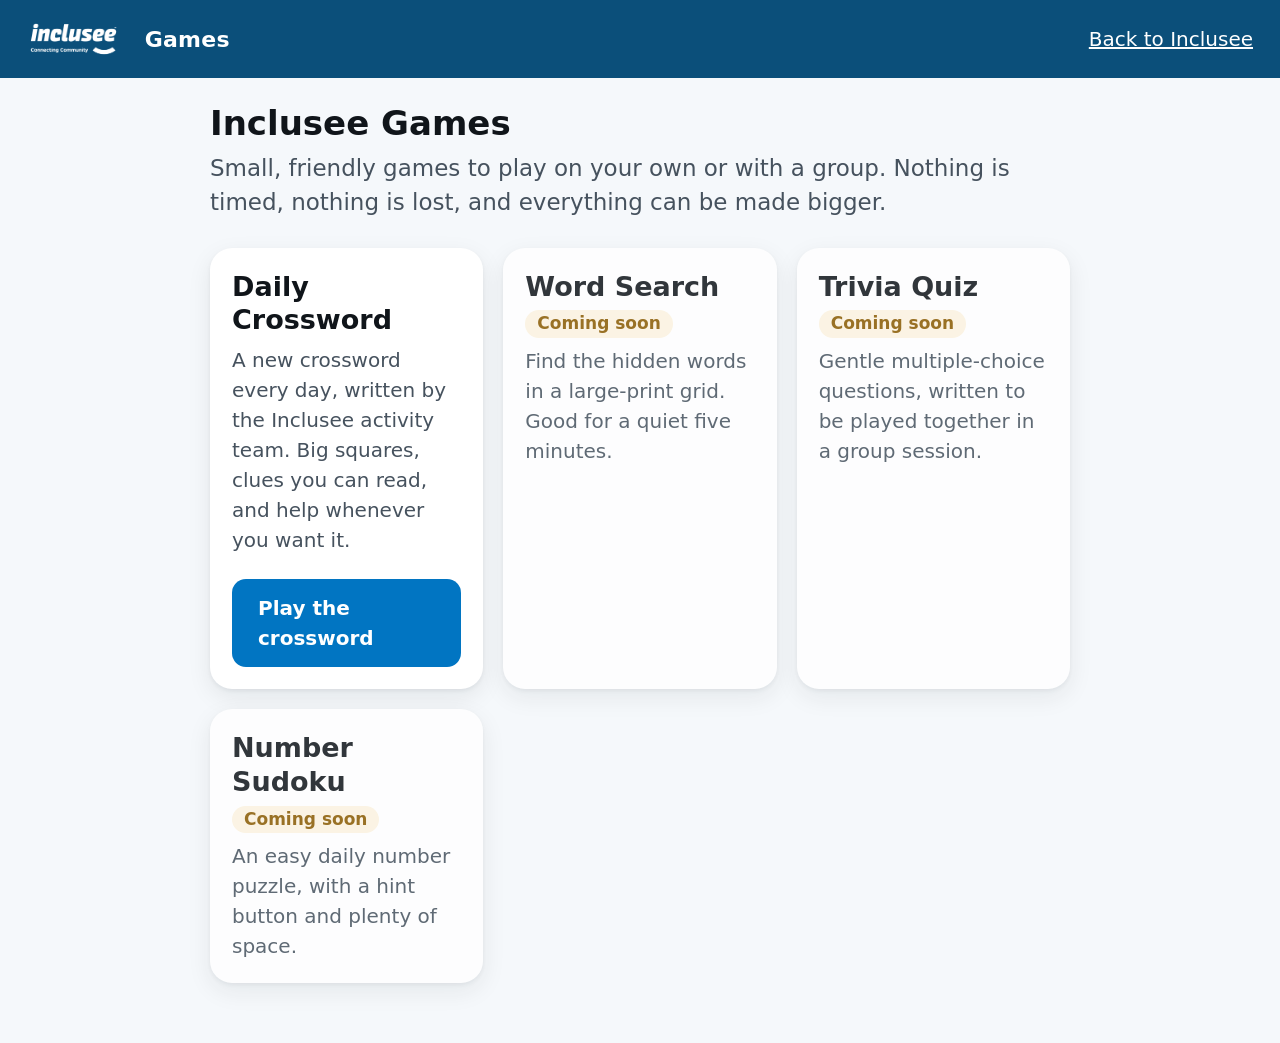
==== games/index.html @ a8ce7b58 "first games upload" ====
<!DOCTYPE html>
<html lang="en-AU">
<head>
<meta charset="utf-8">
<meta name="viewport" content="width=device-width, initial-scale=1">
<title>Inclusee Games</title>
<meta name="description" content="Small, friendly games from Inclusee. Large print, no timers, no pressure.">
<meta name="theme-color" content="#0b4f7a">
<meta name="robots" content="noindex">
<link rel="icon" href="../assets/inclusee-logo.png">
<link rel="stylesheet" href="shared/inclusee-theme.css">
<style>
  .page { max-width: 900px; margin: 0 auto; padding: 1.2rem 1rem 3rem; }
  .lead { font-size: 1.15rem; color: var(--ink-soft); margin: 0 0 1.4rem; }
  .game-cards { display: grid; gap: 1rem; grid-template-columns: repeat(auto-fit, minmax(260px, 1fr)); }
  .game-card { display: flex; flex-direction: column; gap: 0.4rem; }
  .game-card h2 { margin: 0; }
  .game-card p { margin: 0; color: var(--ink-soft); }
  .game-card .play { margin-top: 0.8rem; align-self: flex-start; text-decoration: none; display: inline-block;
                     background: var(--brand); color: #fff; border-radius: var(--radius); padding: 0.7rem 1.3rem; font-weight: 600; }
  .game-card .play:hover { background: #0167ad; }
  .badge { display: inline-block; font-size: 0.85rem; font-weight: 700; padding: 0.15rem 0.6rem;
           border-radius: 999px; background: var(--warn-tint); color: var(--warn); }
  .soon { opacity: 0.85; }
</style>
</head>
<body>

<header class="app-bar">
  <img class="logo" src="../assets/inclusee-logo.png" alt="Inclusee — Connecting Community">
  <span class="app-name">Games</span>
  <span class="spacer"></span>
  <a href="https://app.inclusee.org">Back to Inclusee</a>
</header>

<div class="page">
  <h1>Inclusee Games</h1>
  <p class="lead">Small, friendly games to play on your own or with a group. Nothing is timed, nothing is lost, and everything can be made bigger.</p>

  <div class="game-cards">
    <section class="panel game-card">
      <h2>Daily Crossword</h2>
      <p>A new crossword every day, written by the Inclusee activity team. Big squares, clues you can read, and help whenever you want it.</p>
      <a class="play" href="crossword/index.html">Play the crossword</a>
    </section>

    <section class="panel game-card soon">
      <h2>Word Search <span class="badge">Coming soon</span></h2>
      <p>Find the hidden words in a large-print grid. Good for a quiet five minutes.</p>
    </section>

    <section class="panel game-card soon">
      <h2>Trivia Quiz <span class="badge">Coming soon</span></h2>
      <p>Gentle multiple-choice questions, written to be played together in a group session.</p>
    </section>

    <section class="panel game-card soon">
      <h2>Number Sudoku <span class="badge">Coming soon</span></h2>
      <p>An easy daily number puzzle, with a hint button and plenty of space.</p>
    </section>
  </div>
</div>

</body>
</html>
---- games/shared/inclusee-theme.css ----
/* ============================================================================
   Inclusee Games — shared look and feel
   ----------------------------------------------------------------------------
   One place for the brand colours, type scale and contrast rules every game
   uses. Colours were chosen for WCAG 2.2 AA/AAA contrast against their own
   background, and every size is driven by --scale so the "Bigger text" button
   in any game enlarges the whole page, not just the headings.
   ========================================================================== */

:root {
  /* Brand — taken from the Inclusee Connect app icons and web manifest. */
  --brand: #0175c2;
  --brand-deep: #0b4f7a;          /* large solid areas, white text: 8.2:1 */
  --brand-text: #0a5b96;          /* blue text on white: 7.1:1 */
  --brand-tint: #eaf3fb;          /* selected answer background */
  --brand-tint-strong: #cfe6f8;

  /* Ink and paper */
  --ink: #10151a;                 /* 17.4:1 on white */
  --ink-soft: #46525e;            /* 8.0:1 on white */
  --paper: #ffffff;
  --paper-soft: #f5f8fb;
  --line: #b9c6d3;
  --line-strong: #7d8d9c;

  /* Feedback — gentle, never alarming. */
  --good: #1b6b4a;
  --good-tint: #e6f4ec;
  --warn: #8a5a00;
  --warn-tint: #fdf3e0;
  --bad: #a3231b;                 /* 7.2:1 on white */
  --bad-tint: #fdeceb;

  /* Rhythm */
  --scale: 1;
  --base-size: 20px;
  --radius: 14px;
  --radius-lg: 22px;
  --gap: 1rem;
  --shadow: 0 2px 4px rgba(16, 21, 26, 0.06), 0 8px 24px rgba(16, 21, 26, 0.08);
  --font: "Segoe UI", Tahoma, Verdana, system-ui, -apple-system, "Helvetica Neue", Arial, sans-serif;
}

/* A dark screen for residents who find white glaring. Contrast is checked
   against the panel colour, not against white. */
body.dark {
  --ink: #f2f6fa;                 /* 14.2:1 on the panel below */
  --ink-soft: #c2ccd6;            /* 8.4:1 */
  --paper: #18222c;
  --paper-soft: #111922;
  --brand-tint: #1d3a52;
  --brand-tint-strong: #27506f;
  --brand-text: #7cc0f0;          /* 7.4:1 on the panel */
  --line: #4a5a69;
  --line-strong: #8a9aa8;
  --good: #7fd3a4;
  --good-tint: #14301f;
  --bad: #ff9d95;
  --bad-tint: #3a1a18;
  --shadow: 0 2px 4px rgba(0, 0, 0, 0.4), 0 8px 24px rgba(0, 0, 0, 0.5);
}

* { box-sizing: border-box; }

html {
  font-size: calc(var(--base-size) * var(--scale));
  -webkit-text-size-adjust: 100%;
}

body {
  margin: 0;
  font-family: var(--font);
  color: var(--ink);
  background: var(--paper-soft);
  line-height: 1.5;
}

/* ---------------------------------------------------------------- app bar */

.app-bar {
  background: var(--brand-deep);
  color: #ffffff;
  padding: 0.7rem 1.1rem;
  display: flex;
  align-items: center;
  gap: 1rem;
  flex-wrap: wrap;
}

.app-bar .logo { height: 2.4rem; width: auto; }

.app-bar .app-name {
  font-weight: 700;
  font-size: 1.1rem;
  letter-spacing: 0.01em;
}

.app-bar .spacer { flex: 1 1 auto; }

.app-bar a {
  color: #ffffff;
  text-decoration: underline;
  font-size: 1rem;
  padding: 0.5rem 0.25rem;
}

body.embed .app-bar { display: none; }

/* ----------------------------------------------------------------- panels */

.panel {
  background: var(--paper);
  border-radius: var(--radius-lg);
  box-shadow: var(--shadow);
  padding: 1.1rem;
}

h1, h2, h3 { line-height: 1.25; }
h1 { font-size: 1.7rem; margin: 0 0 0.3rem; }
h2 { font-size: 1.35rem; margin: 0 0 0.6rem; }
h3 { font-size: 1.15rem; margin: 0 0 0.5rem; }

/* ----------------------------------------------------------------- buttons */

button, .button {
  font-family: inherit;
  font-size: 1rem;
  min-height: 3rem;
  padding: 0.55rem 1.1rem;
  border-radius: var(--radius);
  border: 2px solid var(--brand);
  background: var(--brand);
  color: #ffffff;
  cursor: pointer;
  transition: background-color 0.12s ease, transform 0.06s ease;
}

button:hover { background: #0167ad; border-color: #0167ad; }
button:active { transform: translateY(1px); }

button.secondary {
  background: var(--paper);
  color: var(--brand-text);
  border-color: var(--line-strong);
}

button.secondary:hover { background: var(--brand-tint); border-color: var(--brand); }

button.plain {
  background: transparent;
  border-color: transparent;
  color: var(--brand-text);
  text-decoration: underline;
}

/* Every interactive element shows the same obvious focus ring. */
:where(button, input, a, [tabindex]):focus-visible {
  outline: 3px solid var(--brand);
  outline-offset: 2px;
}

body.dark :where(button, input, a, [tabindex]):focus-visible {
  outline-color: #8fd0ff;
}

/* ---------------------------------------------------------------- helpers */

.visually-hidden {
  position: absolute !important;
  width: 1px; height: 1px;
  padding: 0; margin: -1px;
  overflow: hidden;
  clip: rect(0 0 0 0);
  white-space: nowrap;
  border: 0;
}

.note {
  background: var(--brand-tint);
  border-left: 6px solid var(--brand);
  border-radius: var(--radius);
  padding: 0.8rem 1rem;
  font-size: 1rem;
  color: var(--ink);
}

@media (prefers-reduced-motion: reduce) {
  * { transition: none !important; animation: none !important; }
}
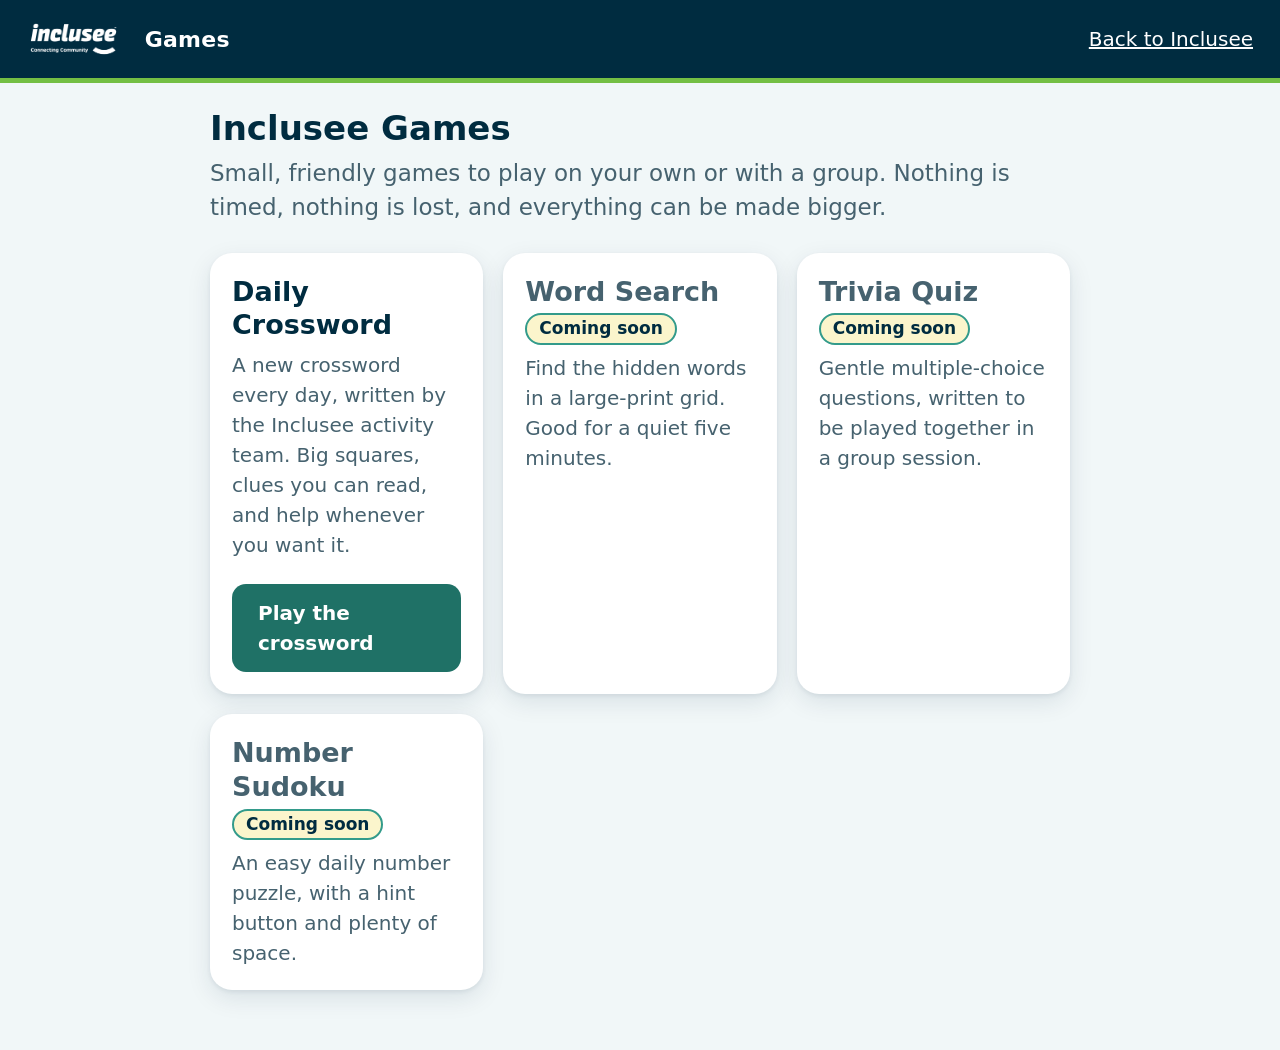
==== commit d838c38a: "color update" ====
--- a/games/index.html
+++ b/games/index.html
@@ -5,7 +5,7 @@
 <meta name="viewport" content="width=device-width, initial-scale=1">
 <title>Inclusee Games</title>
 <meta name="description" content="Small, friendly games from Inclusee. Large print, no timers, no pressure.">
-<meta name="theme-color" content="#0b4f7a">
+<meta name="theme-color" content="#002C40">
 <meta name="robots" content="noindex">
 <link rel="icon" href="../assets/inclusee-logo.png">
 <link rel="stylesheet" href="shared/inclusee-theme.css">
@@ -16,12 +16,17 @@
   .game-card { display: flex; flex-direction: column; gap: 0.4rem; }
   .game-card h2 { margin: 0; }
   .game-card p { margin: 0; color: var(--ink-soft); }
+  /* --brand-text, not --brand: teal at 3.39:1 cannot carry white button text,
+     but the darker teal gives 5.81:1. */
   .game-card .play { margin-top: 0.8rem; align-self: flex-start; text-decoration: none; display: inline-block;
-                     background: var(--brand); color: #fff; border-radius: var(--radius); padding: 0.7rem 1.3rem; font-weight: 600; }
-  .game-card .play:hover { background: #0167ad; }
+                     background: var(--brand-text); color: #fff; border-radius: var(--radius);
+                     padding: 0.7rem 1.3rem; font-weight: 600; }
+  .game-card .play:hover { background: #175d53; }
   .badge { display: inline-block; font-size: 0.85rem; font-weight: 700; padding: 0.15rem 0.6rem;
-           border-radius: 999px; background: var(--warn-tint); color: var(--warn); }
-  .soon { opacity: 0.85; }
+           border-radius: 999px; background: var(--yellow-tint); color: var(--ink);
+           border: 2px solid var(--brand); }
+  .soon { opacity: 1; }
+  .game-card.soon h2 { color: var(--ink-soft); }
 </style>
 </head>
 <body>
--- a/games/shared/inclusee-theme.css
+++ b/games/shared/inclusee-theme.css
@@ -1,35 +1,81 @@
 /* ============================================================================
-   Inclusee Games — shared look and feel
+   Inclusee Games - shared look and feel
    ----------------------------------------------------------------------------
-   One place for the brand colours, type scale and contrast rules every game
-   uses. Colours were chosen for WCAG 2.2 AA/AAA contrast against their own
-   background, and every size is driven by --scale so the "Bigger text" button
-   in any game enlarges the whole page, not just the headings.
+   Brand palette (supplied by Inclusee):
+
+     #002C40  deep navy    the workhorse: all text, borders, the app bar
+     #339B8B  teal         accents, tints and large decoration
+     #74BF44  green        bright decoration
+     #E9D447  yellow       highlights - a background for navy text
+     white                 the main colour, as asked
+
+   The bright colours cannot carry text on their own, so each has a darkened
+   partner for that job. Measured contrast against white:
+
+     #002C40  14.64:1   all text (AAA needs 7:1)
+     #1F7166   5.81:1   teal text, buttons, links (AA needs 4.5:1)
+     #3E7A22   5.23:1   green text, streak dots
+     #339B8B   3.39:1   teal decoration, large text, borders - NOT body text
+     #74BF44   2.26:1   green decoration only - NOT text
+     #E9D447   1.50:1   yellow decoration; navy text ON it is 9.74:1
+
+   tests/contrast.test.mjs checks these pairs, so a future colour change that
+   breaks readability fails the test suite rather than a resident's eyesight.
+
+   Every size is driven by --scale, so the "Bigger text" button enlarges the
+   whole page, not just the headings.
    ========================================================================== */
 
 :root {
-  /* Brand — taken from the Inclusee Connect app icons and web manifest. */
-  --brand: #0175c2;
-  --brand-deep: #0b4f7a;          /* large solid areas, white text: 8.2:1 */
-  --brand-text: #0a5b96;          /* blue text on white: 7.1:1 */
-  --brand-tint: #eaf3fb;          /* selected answer background */
-  --brand-tint-strong: #cfe6f8;
-
-  /* Ink and paper */
-  --ink: #10151a;                 /* 17.4:1 on white */
-  --ink-soft: #46525e;            /* 8.0:1 on white */
+  /* Paper */
   --paper: #ffffff;
-  --paper-soft: #f5f8fb;
-  --line: #b9c6d3;
-  --line-strong: #7d8d9c;
-
-  /* Feedback — gentle, never alarming. */
-  --good: #1b6b4a;
-  --good-tint: #e6f4ec;
-  --warn: #8a5a00;
-  --warn-tint: #fdf3e0;
-  --bad: #a3231b;                 /* 7.2:1 on white */
+  --paper-soft: #f1f7f8;          /* page background: a near-white teal wash */
+  /* Text on a dark band (app bar, clue banner). Always white, never --paper:
+     on the dark screen --paper is itself dark, which made the clue banner
+     unreadable at 1.05:1. */
+  --on-dark: #ffffff;
+
+  /* Ink - text and lines */
+  --ink: #002c40;                 /* 14.64:1 on white */
+  --ink-soft: #46626f;            /* 6.49:1 on white, for secondary text */
+  --line: #c7d6da;                /* dividers, decorative edges */
+  --line-strong: #64808d;         /* 3.7:1, the minimum for input outlines */
+  --grid-line: #002c40;           /* crossword square outlines, 14.64:1 */
+
+  /* Teal */
+  --brand: #339b8b;               /* 3.39:1 - decoration and large shapes only */
+  --brand-deep: #002c40;          /* app bar and banner backgrounds */
+  --brand-text: #1f7166;          /* 5.81:1 - teal text, buttons, links */
+  --brand-tint: #e8f4f1;          /* a whisper of teal, for washes */
+  --brand-tint-strong: #fbf5cc;   /* kept for compatibility: same as entry fill */
+
+  /* Green */
+  --green: #74bf44;               /* 2.26:1 - bright decoration only */
+  --green-text: #3e7a22;          /* 5.23:1 - green text, dots, borders */
+  --good: #3e7a22;
+  --good-tint: #eef7e7;
+  --good-line: #74bf44;           /* always paired with a dark edge */
+
+  /* Yellow */
+  --yellow: #e9d447;              /* navy text on it is 9.74:1 */
+  --yellow-tint: #fbf5cc;
+  /* Text placed ON a highlight is always navy, in both themes: white on yellow
+     is 1.50:1 and unreadable, and the dark screen still uses the yellow square. */
+  --select-ink: #002c40;
+
+  /* Highlighting: soft yellow for the answer being worked on, full yellow for
+     the square being typed in. That step is what tells someone where they are
+     without losing the pale-on-white look. */
+  --entry-fill: #fbf5cc;
+  --select-fill: #e9d447;
+
+  /* Feedback. Red is the one colour kept outside the palette: yellow and green
+     cannot say "this letter is not right" without confusion, because the same
+     colours already mean "selected" and "finished" elsewhere. */
+  --bad: #a3231b;                 /* 6.6:1 on white */
   --bad-tint: #fdeceb;
+  --warn: #6b5300;                /* 6.9:1 on white */
+  --warn-tint: #fbf5cc;
 
   /* Rhythm */
   --scale: 1;
@@ -37,26 +83,48 @@
   --radius: 14px;
   --radius-lg: 22px;
   --gap: 1rem;
-  --shadow: 0 2px 4px rgba(16, 21, 26, 0.06), 0 8px 24px rgba(16, 21, 26, 0.08);
+  --shadow: 0 2px 4px rgba(0, 44, 64, 0.07), 0 8px 24px rgba(0, 44, 64, 0.10);
   --font: "Segoe UI", Tahoma, Verdana, system-ui, -apple-system, "Helvetica Neue", Arial, sans-serif;
 }
 
-/* A dark screen for residents who find white glaring. Contrast is checked
-   against the panel colour, not against white. */
+/* Dark screen: the brand navy becomes the background, and the bright palette
+   colours come into their own because each is far lighter than #002C40.
+   Contrast is checked against the panel colour, not against white. */
 body.dark {
-  --ink: #f2f6fa;                 /* 14.2:1 on the panel below */
-  --ink-soft: #c2ccd6;            /* 8.4:1 */
-  --paper: #18222c;
-  --paper-soft: #111922;
-  --brand-tint: #1d3a52;
-  --brand-tint-strong: #27506f;
-  --brand-text: #7cc0f0;          /* 7.4:1 on the panel */
-  --line: #4a5a69;
-  --line-strong: #8a9aa8;
-  --good: #7fd3a4;
-  --good-tint: #14301f;
+  --paper: #06303f;
+  --paper-soft: #002c40;
+  --on-dark: #ffffff;
+
+  --ink: #ffffff;
+  --ink-soft: #b6d2d6;
+  --line: #2f5665;
+  --line-strong: #6f97a3;
+  --grid-line: #ffffff;
+
+  --brand: #74bf44;               /* bright green reads well on navy */
+  --brand-deep: #002c40;
+  --brand-text: #7fd6c8;
+  --brand-tint: #0d4358;
+  --brand-tint-strong: #14495e;
+
+  --green: #74bf44;
+  --green-text: #9ad86f;
+  --good: #9ad86f;
+  --good-tint: #14351f;
+  --good-line: #74bf44;
+
+  --yellow: #e9d447;
+  --yellow-tint: #4a4415;
+  --select-ink: #002c40;
+
+  --entry-fill: #14495e;
+  --select-fill: #e9d447;
+
   --bad: #ff9d95;
   --bad-tint: #3a1a18;
+  --warn: #e9d447;
+  --warn-tint: #3f3a13;
+
   --shadow: 0 2px 4px rgba(0, 0, 0, 0.4), 0 8px 24px rgba(0, 0, 0, 0.5);
 }
 
@@ -79,12 +147,15 @@
 
 .app-bar {
   background: var(--brand-deep);
-  color: #ffffff;
+  color: var(--on-dark);          /* 14.64:1 on the navy bar */
   padding: 0.7rem 1.1rem;
   display: flex;
   align-items: center;
   gap: 1rem;
   flex-wrap: wrap;
+  /* The one place the bright green is used at size, where it reads as a brand
+     accent rather than as information. */
+  border-bottom: 5px solid var(--green);
 }
 
 .app-bar .logo { height: 2.4rem; width: auto; }
@@ -98,7 +169,7 @@
 .app-bar .spacer { flex: 1 1 auto; }
 
 .app-bar a {
-  color: #ffffff;
+  color: var(--on-dark);
   text-decoration: underline;
   font-size: 1rem;
   padding: 0.5rem 0.25rem;
@@ -115,7 +186,7 @@
   padding: 1.1rem;
 }
 
-h1, h2, h3 { line-height: 1.25; }
+h1, h2, h3 { line-height: 1.25; color: var(--ink); }
 h1 { font-size: 1.7rem; margin: 0 0 0.3rem; }
 h2 { font-size: 1.35rem; margin: 0 0 0.6rem; }
 h3 { font-size: 1.15rem; margin: 0 0 0.5rem; }
@@ -128,14 +199,14 @@
   min-height: 3rem;
   padding: 0.55rem 1.1rem;
   border-radius: var(--radius);
-  border: 2px solid var(--brand);
-  background: var(--brand);
+  border: 2px solid var(--brand-text);
+  background: var(--brand-text);  /* 5.81:1 with white text */
   color: #ffffff;
   cursor: pointer;
   transition: background-color 0.12s ease, transform 0.06s ease;
 }
 
-button:hover { background: #0167ad; border-color: #0167ad; }
+button:hover { background: #175d53; border-color: #175d53; }
 button:active { transform: translateY(1px); }
 
 button.secondary {
@@ -144,7 +215,10 @@
   border-color: var(--line-strong);
 }
 
-button.secondary:hover { background: var(--brand-tint); border-color: var(--brand); }
+button.secondary:hover {
+  background: var(--brand-tint);
+  border-color: var(--brand-text);
+}
 
 button.plain {
   background: transparent;
@@ -153,14 +227,12 @@
   text-decoration: underline;
 }
 
-/* Every interactive element shows the same obvious focus ring. */
+/* Every interactive element shows the same obvious focus ring. The yellow ring
+   stands out against both white panels and the navy bar. */
 :where(button, input, a, [tabindex]):focus-visible {
-  outline: 3px solid var(--brand);
+  outline: 3px solid var(--yellow);
   outline-offset: 2px;
-}
-
-body.dark :where(button, input, a, [tabindex]):focus-visible {
-  outline-color: #8fd0ff;
+  box-shadow: 0 0 0 6px rgba(0, 44, 64, 0.75);
 }
 
 /* ---------------------------------------------------------------- helpers */
@@ -175,8 +247,9 @@
   border: 0;
 }
 
+/* Staff notes and status messages: pale yellow paper with navy ink, 9.74:1. */
 .note {
-  background: var(--brand-tint);
+  background: var(--yellow-tint);
   border-left: 6px solid var(--brand);
   border-radius: var(--radius);
   padding: 0.8rem 1rem;
@@ -186,4 +259,4 @@
 
 @media (prefers-reduced-motion: reduce) {
   * { transition: none !important; animation: none !important; }
-}+}
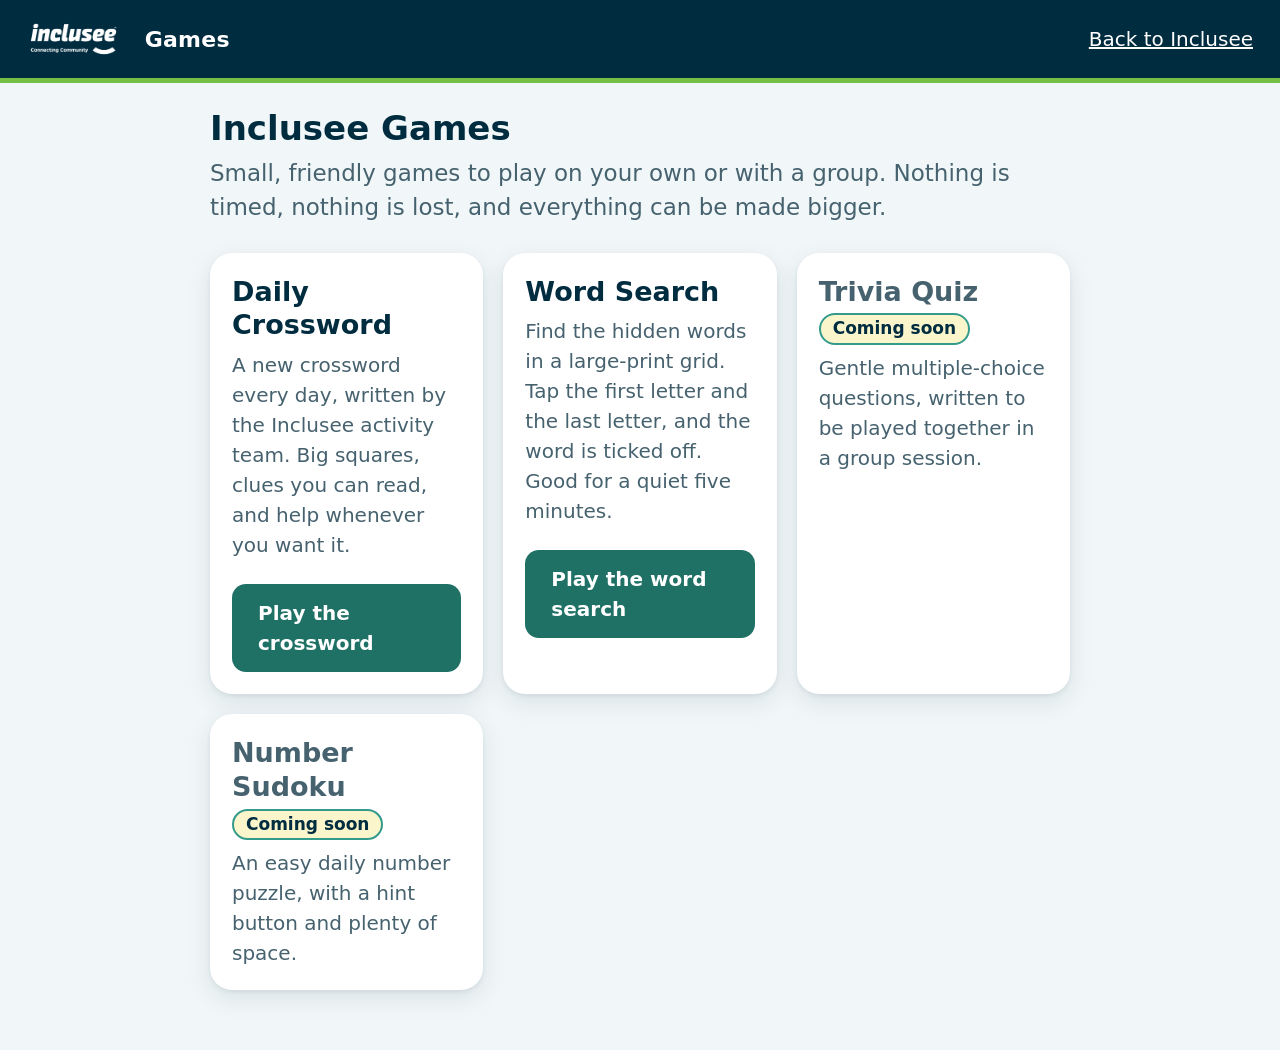
==== commit 27e3c559: "wordsearch" ====
--- a/games/index.html
+++ b/games/index.html
@@ -49,9 +49,10 @@
       <a class="play" href="crossword/index.html">Play the crossword</a>
     </section>
 
-    <section class="panel game-card soon">
-      <h2>Word Search <span class="badge">Coming soon</span></h2>
-      <p>Find the hidden words in a large-print grid. Good for a quiet five minutes.</p>
+    <section class="panel game-card">
+      <h2>Word Search</h2>
+      <p>Find the hidden words in a large-print grid. Tap the first letter and the last letter, and the word is ticked off. Good for a quiet five minutes.</p>
+      <a class="play" href="wordsearch/index.html">Play the word search</a>
     </section>
 
     <section class="panel game-card soon">
--- a/games/shared/inclusee-theme.css
+++ b/games/shared/inclusee-theme.css
@@ -260,3 +260,82 @@
 @media (prefers-reduced-motion: reduce) {
   * { transition: none !important; animation: none !important; }
 }
+
+/* ------------------------------------------------------------------ shared bits
+   Used by every game: the "who is playing" panel and the progress bar. They live
+   here rather than in one game's stylesheet so the games cannot drift apart. */
+
+.profile-panel { padding: 0.9rem 1rem; margin: 0 0 1rem; }
+
+.profile-heading { font-size: 1.05rem; margin: 0 0 0.5rem; }
+
+.profile-row {
+  display: flex;
+  flex-wrap: wrap;
+  gap: 0.6rem;
+  align-items: stretch;
+}
+
+.profile-row input {
+  flex: 1 1 16rem;
+  min-height: 3rem;
+  font-family: inherit;
+  font-size: 1.1rem;
+  color: var(--ink);
+  background: var(--paper);
+  border: 2px solid var(--line-strong);
+  border-radius: var(--radius);
+  padding: 0.5rem 0.8rem;
+}
+
+.profile-row input::placeholder { color: var(--ink-soft); opacity: 1; }
+
+.streak-line {
+  margin: 0.7rem 0 0;
+  font-size: 1.05rem;
+  color: var(--ink);
+  min-height: 1.5em;
+}
+
+/* Seven dots, one per day, newest on the right. Decorative - the sentence above
+   carries the same information for anyone using a screen reader. */
+.streak-days { display: flex; gap: 0.4rem; margin: 0.5rem 0 0; }
+
+.streak-days .day {
+  width: 1.1rem;
+  height: 1.1rem;
+  border-radius: 50%;
+  border: 2px solid var(--grid-line);
+  background: var(--paper);
+}
+
+.streak-days .day.done { background: var(--green-text); border-color: var(--green-text); }
+.streak-days .day.today { outline: 3px solid var(--ink); outline-offset: 2px; }
+
+/* A wide progress bar. The bright green is fine here: it is a large shape and
+   the sentence beside it carries the same information. */
+.progress-bar {
+  height: 0.85rem;
+  border-radius: 999px;
+  background: var(--brand-tint);
+  border: 2px solid var(--brand-text);
+  overflow: hidden;
+  margin: 0.5rem 0 0.2rem;
+}
+
+.progress-bar .filled {
+  height: 100%;
+  background: var(--green);
+  transition: width 0.2s ease;
+}
+
+/* ------------------------------------------------------------------ print */
+
+@media print {
+  .app-bar, .controls, .display-options, #keyboard, #status, .game-head .date-line { display: none !important; }
+  body { background: #fff; }
+  #grid { border-color: #000; }
+  .cell.in-entry, .cell.is-selected, #current-clue { background: #fff !important; outline: none !important; }
+  .clue { border: 0; padding: 0.2rem 0; }
+  input.letter { color: #000; }
+}
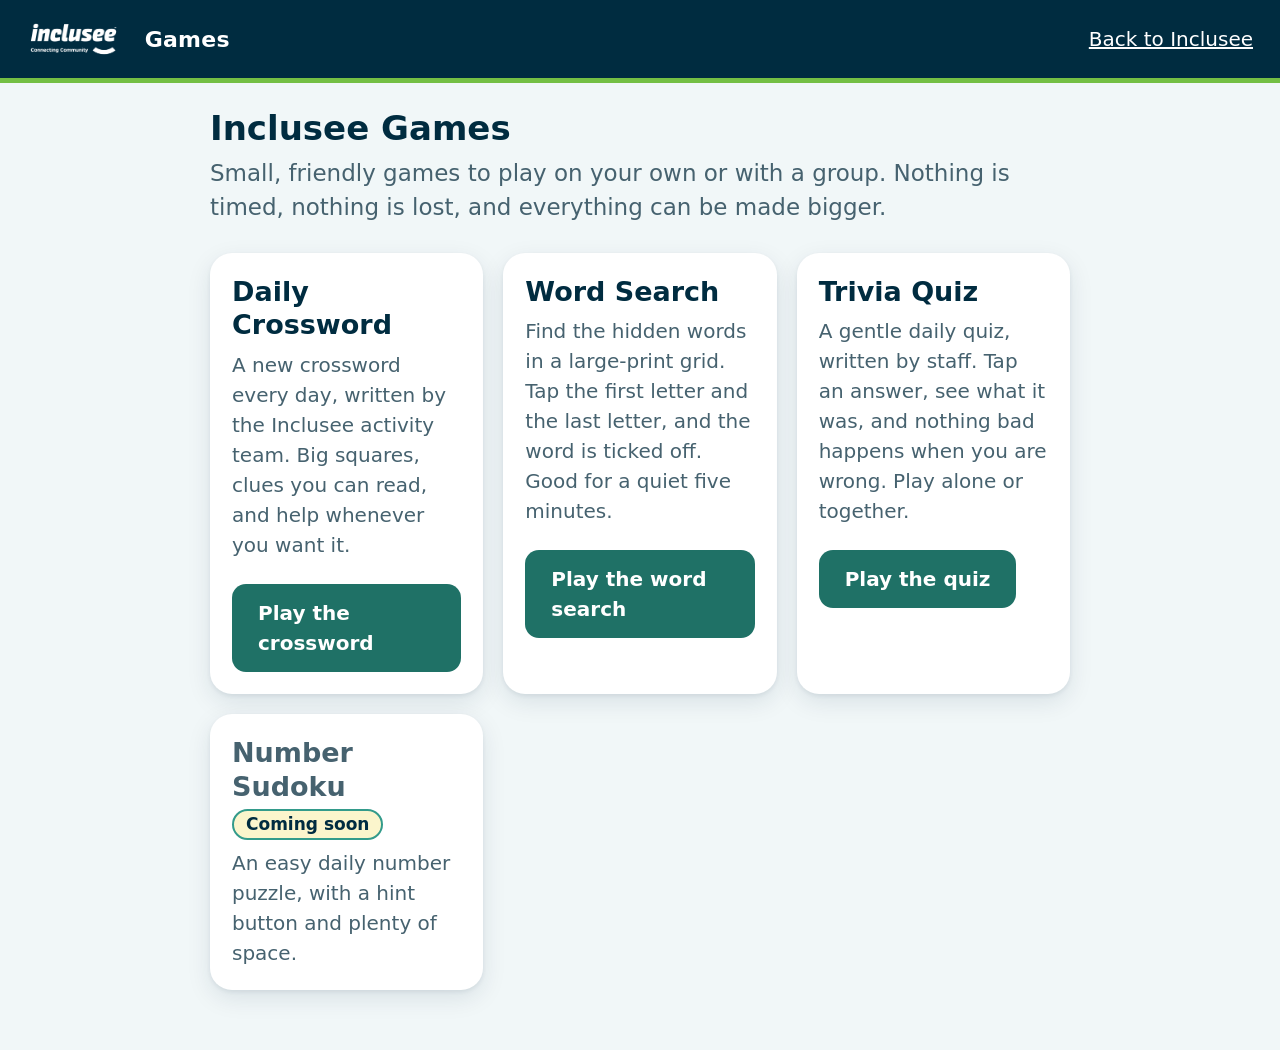
==== commit 6b591594: "Quiz added" ====
--- a/games/index.html
+++ b/games/index.html
@@ -55,9 +55,10 @@
       <a class="play" href="wordsearch/index.html">Play the word search</a>
     </section>
 
-    <section class="panel game-card soon">
-      <h2>Trivia Quiz <span class="badge">Coming soon</span></h2>
-      <p>Gentle multiple-choice questions, written to be played together in a group session.</p>
+    <section class="panel game-card">
+      <h2>Trivia Quiz</h2>
+      <p>A gentle daily quiz, written by staff. Tap an answer, see what it was, and nothing bad happens when you are wrong. Play alone or together.</p>
+      <a class="play" href="quiz/index.html">Play the quiz</a>
     </section>
 
     <section class="panel game-card soon">
